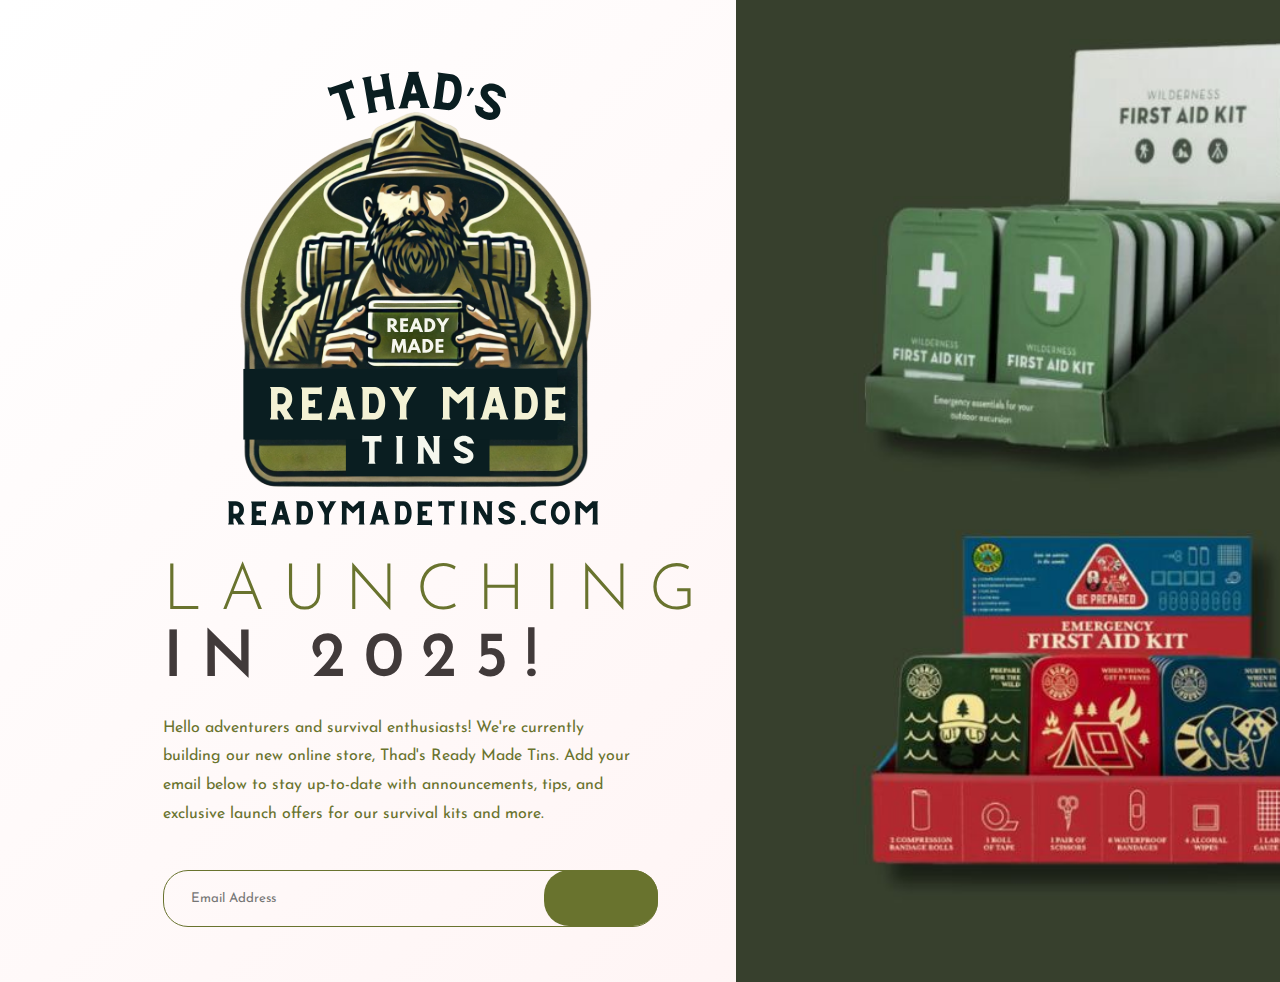
==== index.html @ a8f530bf "init" ====
<!DOCTYPE html>
<html lang="en">

<head>
  <meta charset="UTF-8">
  <meta name="description" content="Base Apparel coming soon page - Frontend Mentor">
  <meta name="keywords" content="Base Apparel coming soon page. Frontend Mentor">
  <meta name="viewport" content="width=device-width, initial-scale=1.0">
  <link rel="icon" type="image/png" sizes="32x32" href="images/favicon-32x32.png">
  <link rel="stylesheet" href="styles.css">

  <title>Thad's Ready Made Tins | Coming in 2025</title>
</head>

<body>
  <main class="main-container">
    <!-- Info Section -->
    <section class="info-section">
      <!-- Logo -->
      <img class="logo" src="./images/logo.svg" alt="Base Apparel Logo" />
      <!-- </section> -->
      <div class="text-section">
        <h1><span>Launching</span> in 2025!</h1>
        <p>Hello adventurers and survival enthusiasts! We're currently building our new online store, 
          Thad's Ready Made Tins. Add your email below to stay up-to-date with announcements, tips, 
          and exclusive launch offers for our survival kits and more.</p>
          
        <!-- Input Section -->
        <form
        action="https://formspree.io/f/xrbgyayb"
        method="POST"
      >
      <div class="input-section">
        
          <input type="email" name="email"  class="input-field" placeholder="Email Address">
          <label for="input-field" class="error-msg"></label>
          <div class="error">
            <div class="error-icon"></div>
          </div>
        <!-- your other form fields go here -->
        <button class="btn" type="submit"><div class="arrow-img"></div></button>
      </form>
        </div>
         
    </section>
    <!-- IMG Section -->
    <section class="img-section"></section>
  </main>


  <script src="app.js"></script>

</body>

</html>
---- styles.css ----
@import url("https://fonts.googleapis.com/css2?family=Josefin+Sans:wght@300;400;600&display=swap");

:root {
  --desaturated-red: #69732e;
  --soft-red: #69732e;

  --dark-grayish-red: hsl(0, 6%, 24%);
  --body-font: "Josefin Sans", sans-serif;
}

* {
  margin: 0;
  padding: 0;
}

body {
  -ms-overflow-style: none; /* for Internet Explorer, Edge */
  scrollbar-width: none; /* for Firefox */
  overflow-y: scroll;
  box-sizing: border-box;
  font-family: var(--body-font);
}

body::-webkit-scrollbar {
  display: none; /* for Chrome, Safari, and Opera */
}

.main-container {
  display: grid;
  grid-template-columns: 57.5% 1fr;
  min-height: 100vh;
}

.logo {
  height: 30rem;
  max-width: 100%;
}

/* Info Section */
.info-section {
  position: relative;
  display: grid;
  grid-template-columns: 1fr;
  padding: 4rem 10.2rem;
  gap: 1rem;
  background: url("images/bg-pattern-desktop.svg"), linear-gradient(135deg, hsl(0, 0%, 100%), hsl(0, 100%, 98%));
  background-size: cover;
  justify-content: space-evenly;
}

h1 {
  font-size: 4rem;
  text-transform: uppercase;
  font-weight: 600;
  display: inline;
  color: var(--dark-grayish-red);
  letter-spacing: 1.1rem;
  line-height: 4.2rem;
}

h1 span {
  color: var(--desaturated-red);
  font-weight: 300;
}

.info-section p {
  position: relative;
  color: var(--desaturated-red);
  line-height: 1.8rem;
  font-weight: 400;
  width: 85%;
  padding-top: 1.2rem;
}
.text-section {
  max-width: 550px;
}
/* Input Section */
.input-section {
  position: relative;
  width: 90%;
  height: 3rem;
  display: flex;
  flex-direction: row;
  margin-top: 2.6rem;
}

.input-field {
  border-color: var(--desaturated-red);
  border-width: 1px;
  border-style: solid;
  border-radius: 25px;
  width: 100%;
  padding: 1.7rem;
  overflow: hidden;
  background-color: transparent;
  font-family: var(--body-font);
}
.input-field::placeholder {
  font-family: var(--body-font);
}

.btn {
  cursor: pointer;
  position: absolute;
  display: inline-flex;
  justify-content: center;
  align-items: center;
  top: 0;
  right: 0;
  background: linear-gradient(135deg, #69732e, #69732e);
  width: 23%;
  height: 3.5rem;
  border: none;
  border-radius: 25px;
  overflow: hidden;
  transition: all ease-in-out 0.3s;
}

.arrow-img {
  background-image: url("images/icon-arrow.svg");
  background-repeat: no-repeat;
  background-position: center;
  width: 2rem;
  height: 2rem;
  margin: 0 auto;
}

.error-msg {
  display: none;
  position: absolute;
  color: var(--soft-red);
  top: 130%;
  left: 5%;
  font-size: 0.8rem;
}

.error {
  display: none;
  position: absolute;
  width: 3.5rem;
  height: 3.5rem;
  right: 25%;
}
.error-icon {
  background-image: url("images/icon-error.svg");
  background-repeat: no-repeat;
  background-position: center;
  width: 3.5rem;
  height: 3.5rem;
}

/* IMG Section */
.img-section {
  background-image: url("images/hero-desktop.jpg");
  background-repeat: no-repeat;
  background-size: cover;
  height: 100%;
  width: 100%;
}

@media (hover: hover) {
  .btn:hover {
    -webkit-box-shadow: -1px 16px 17px -6px rgba(0, 0, 0, 0.51);
    box-shadow: -1px 16px 17px -6px rgba(0, 0, 0, 0.51);
    transition: all ease-in-out 0.3s;
  }
}

@media screen and (max-width: 1025px) {
  .main-container {
    grid-template-columns: 50% 1fr;
  }
}

@media screen and (max-width: 900px) {
  .info-section {
    display: initial;
  }

  .main-container {
    grid-template-columns: 1fr;
    grid-template-rows: 15% 50% 1fr;
    grid-template-areas:
      "icon"
      "hero"
      "info";
  }

  .img-section {
    grid-area: hero;
  }

  .logo {
    position: absolute;
    grid-area: icon;
    top: 5%;
    left: 5%;
  }

  .info-section {
    grid-area: info;
    position: initial;
    padding: 5rem 2rem;
  }
  h1 {
    font-size: 2.5rem;
  }
}
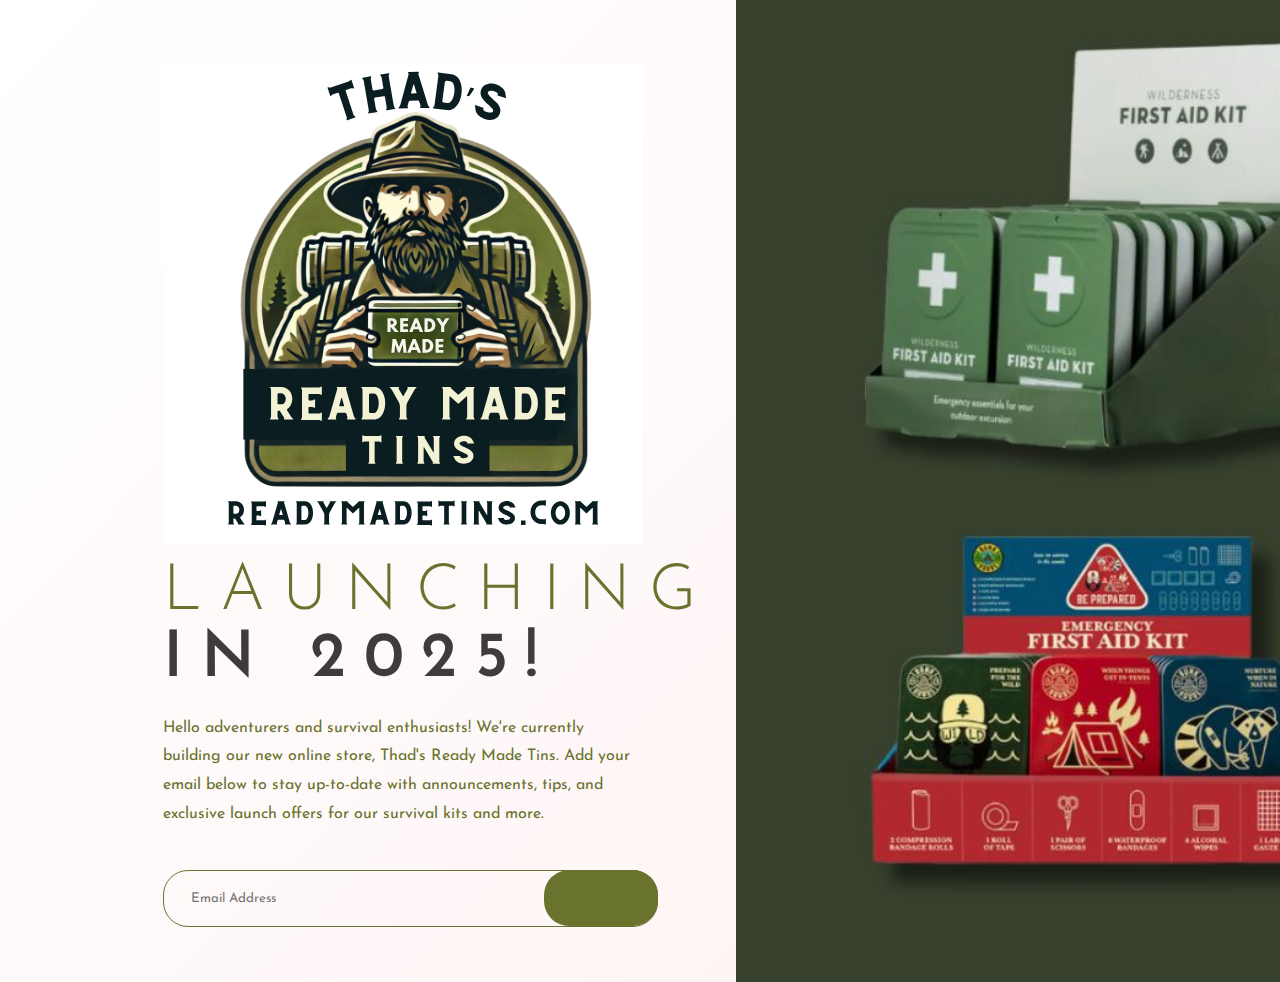
==== commit 4365a835: "update meta" ====
--- a/index.html
+++ b/index.html
@@ -3,13 +3,22 @@
 
 <head>
   <meta charset="UTF-8">
-  <meta name="description" content="Base Apparel coming soon page - Frontend Mentor">
-  <meta name="keywords" content="Base Apparel coming soon page. Frontend Mentor">
+  <meta name="description" content="Thad's Ready Made Tins will offer firestarting, fishing, first-aid kits that are all ready made.">
+  <meta name="keywords" content="survival gear, tin kits">
   <meta name="viewport" content="width=device-width, initial-scale=1.0">
   <link rel="icon" type="image/png" sizes="32x32" href="images/favicon-32x32.png">
   <link rel="stylesheet" href="styles.css">
 
   <title>Thad's Ready Made Tins | Coming in 2025</title>
+  <!-- Google tag (gtag.js) -->
+<script async src="https://www.googletagmanager.com/gtag/js?id=G-5MW0B4WHJW"></script>
+<script>
+  window.dataLayer = window.dataLayer || [];
+  function gtag(){dataLayer.push(arguments);}
+  gtag('js', new Date());
+
+  gtag('config', 'G-5MW0B4WHJW');
+</script>
 </head>
 
 <body>
--- a/styles.css
+++ b/styles.css
@@ -195,6 +195,8 @@
     grid-area: icon;
     top: 5%;
     left: 5%;
+    height: 3rem;
+    margin: 0 auto;
   }
 
   .info-section {
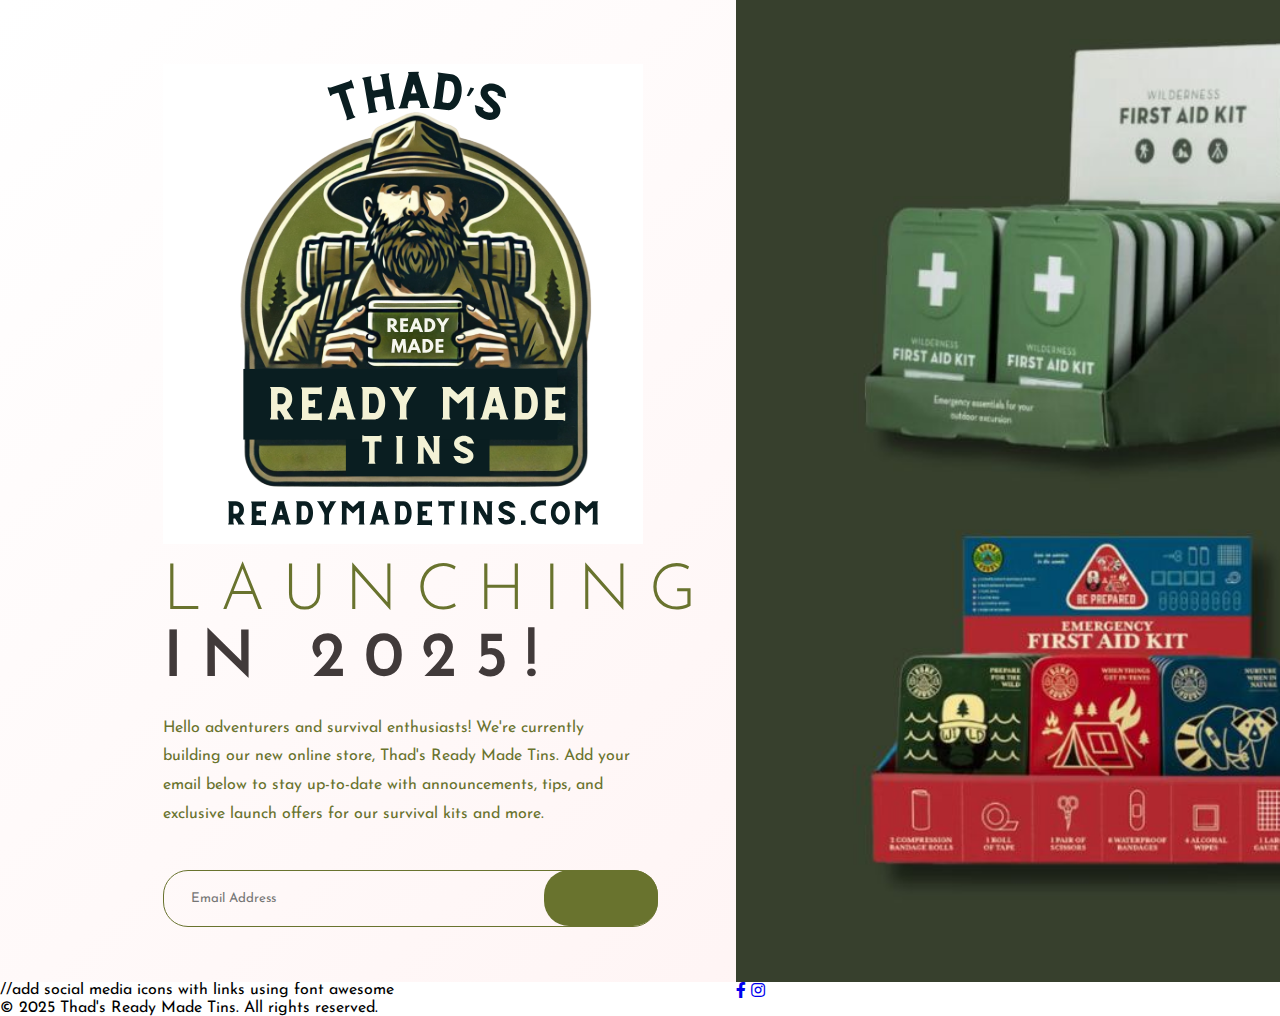
==== commit 8b474b7c: "update" ====
--- a/index.html
+++ b/index.html
@@ -8,7 +8,7 @@
   <meta name="viewport" content="width=device-width, initial-scale=1.0">
   <link rel="icon" type="image/png" sizes="32x32" href="images/favicon-32x32.png">
   <link rel="stylesheet" href="styles.css">
-
+  <link rel="stylesheet" href="https://cdnjs.cloudflare.com/ajax/libs/font-awesome/5.15.4/css/all.min.css">
   <title>Thad's Ready Made Tins | Coming in 2025</title>
   <!-- Google tag (gtag.js) -->
 <script async src="https://www.googletagmanager.com/gtag/js?id=G-5MW0B4WHJW"></script>
@@ -54,6 +54,15 @@
     </section>
     <!-- IMG Section -->
     <section class="img-section"></section>
+    //add social media icons with links using font awesome
+    <div class="social-media">
+      <a href="https://www.facebook.com/readymadetins"><i class="fab fa-facebook-f"></i></a>
+      <a href="https://www.instagram.com/readymadetins"><i class="fab fa-instagram"></i></a>
+    </div>
+    <footer>
+
+      <p>&copy; 2025 Thad's Ready Made Tins. All rights reserved.</p>
+    </footer>
   </main>
 
 
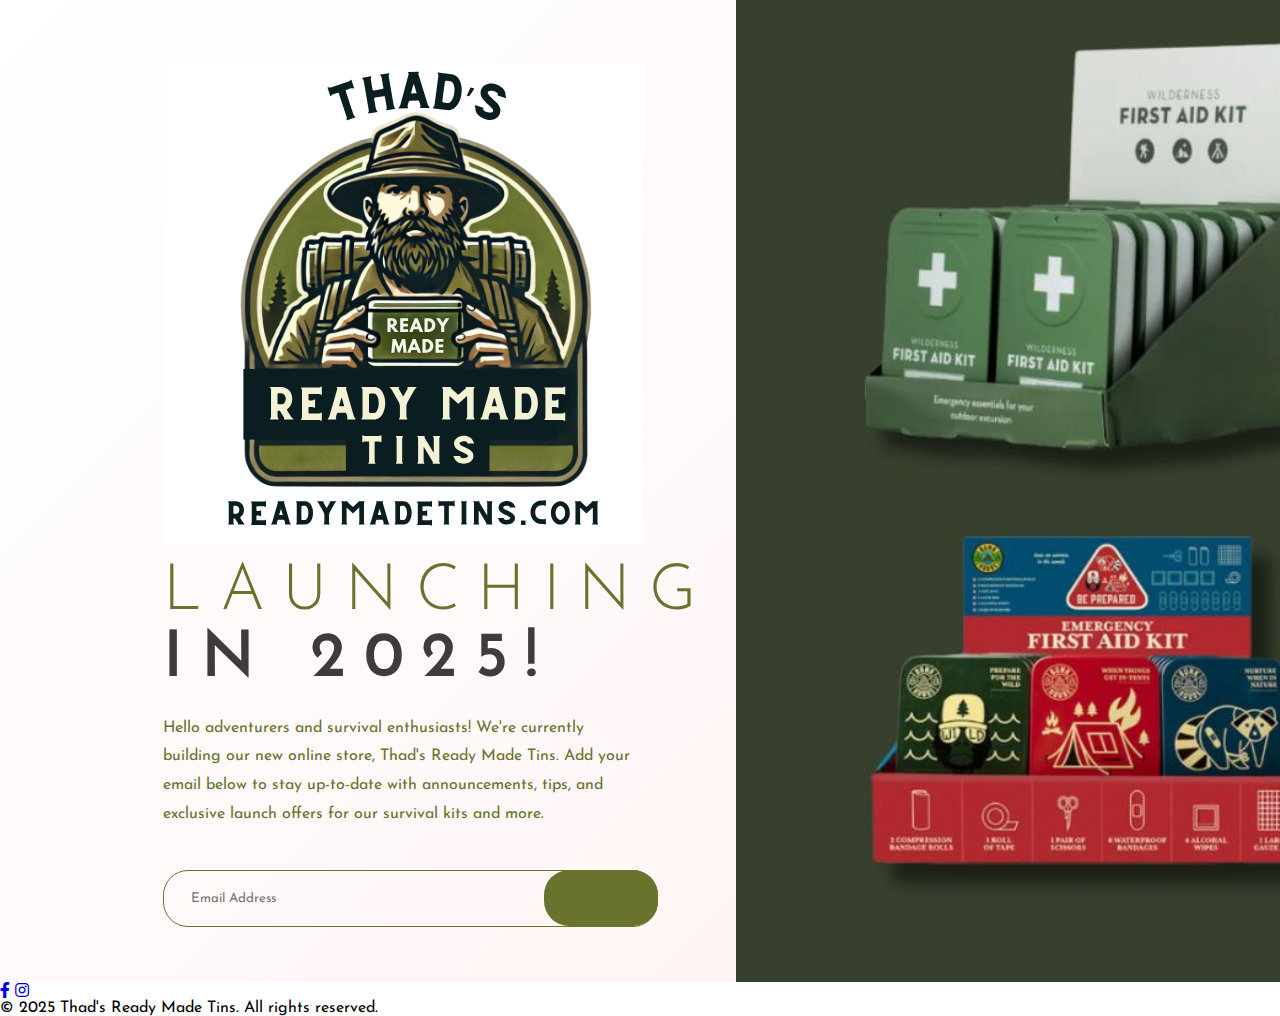
==== commit a1127c0f: "update" ====
--- a/index.html
+++ b/index.html
@@ -54,13 +54,12 @@
     </section>
     <!-- IMG Section -->
     <section class="img-section"></section>
-    //add social media icons with links using font awesome
-    <div class="social-media">
-      <a href="https://www.facebook.com/readymadetins"><i class="fab fa-facebook-f"></i></a>
-      <a href="https://www.instagram.com/readymadetins"><i class="fab fa-instagram"></i></a>
-    </div>
+  
     <footer>
-
+      <div class="social-media">
+        <a href="https://www.facebook.com/readymadetins"><i class="fab fa-facebook-f"></i></a>
+        <a href="https://www.instagram.com/readymadetins"><i class="fab fa-instagram"></i></a>
+      </div>
       <p>&copy; 2025 Thad's Ready Made Tins. All rights reserved.</p>
     </footer>
   </main>
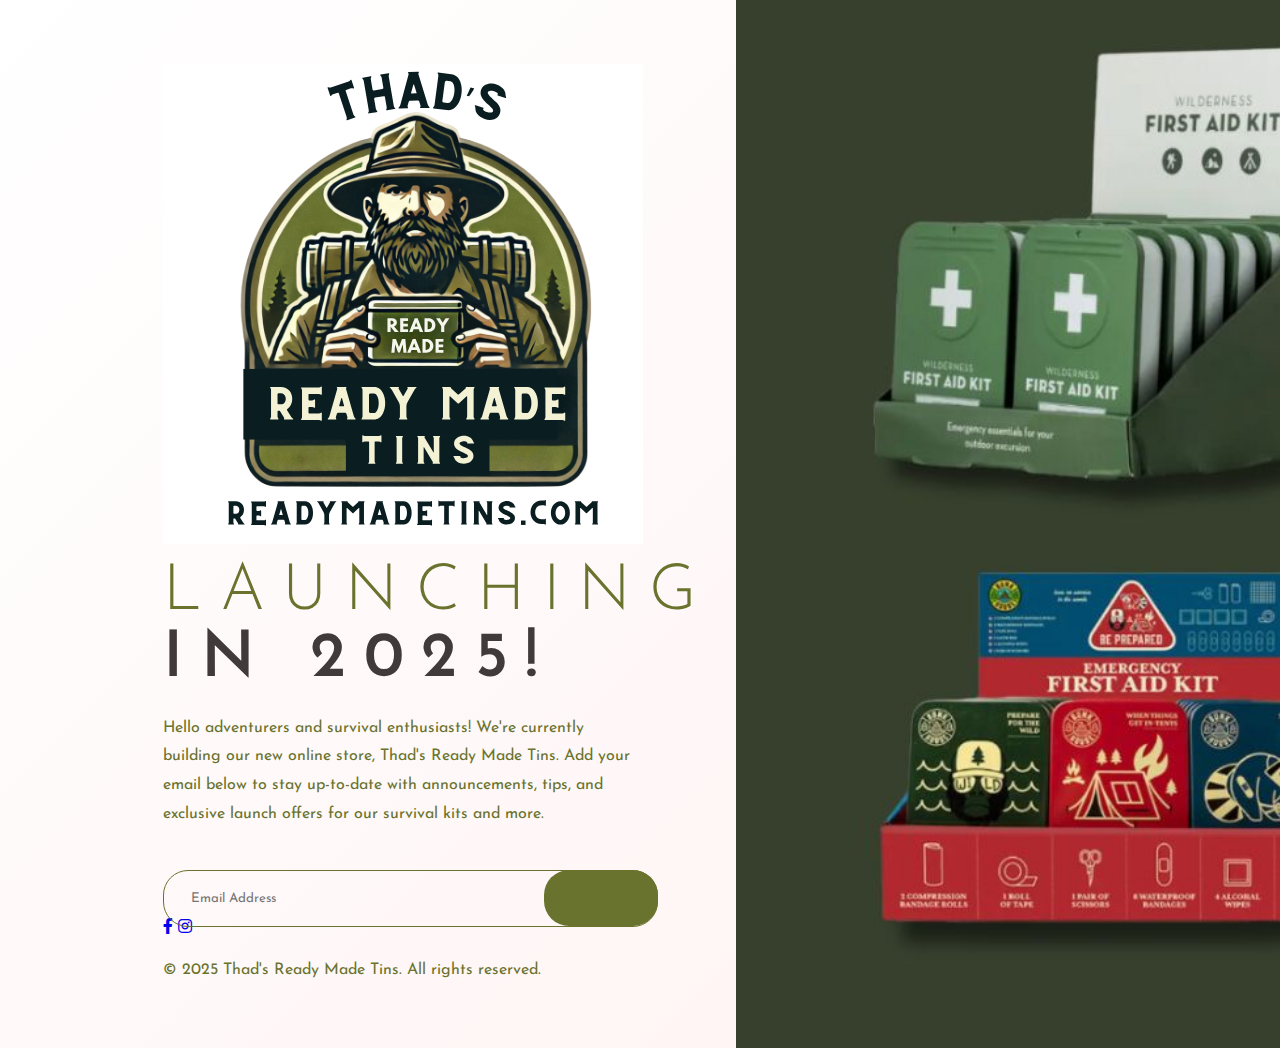
==== commit f6992b83: "update" ====
--- a/index.html
+++ b/index.html
@@ -50,18 +50,18 @@
         <button class="btn" type="submit"><div class="arrow-img"></div></button>
       </form>
         </div>
-         
+        <footer>
+          <div class="social-media">
+            <a href="https://www.facebook.com/readymadetins"><i class="fab fa-facebook-f"></i></a>
+            <a href="https://www.instagram.com/readymadetins"><i class="fab fa-instagram"></i></a>
+          </div>
+          <p>&copy; 2025 Thad's Ready Made Tins. All rights reserved.</p>
+        </footer>
     </section>
     <!-- IMG Section -->
     <section class="img-section"></section>
   
-    <footer>
-      <div class="social-media">
-        <a href="https://www.facebook.com/readymadetins"><i class="fab fa-facebook-f"></i></a>
-        <a href="https://www.instagram.com/readymadetins"><i class="fab fa-instagram"></i></a>
-      </div>
-      <p>&copy; 2025 Thad's Ready Made Tins. All rights reserved.</p>
-    </footer>
+    
   </main>
 
 
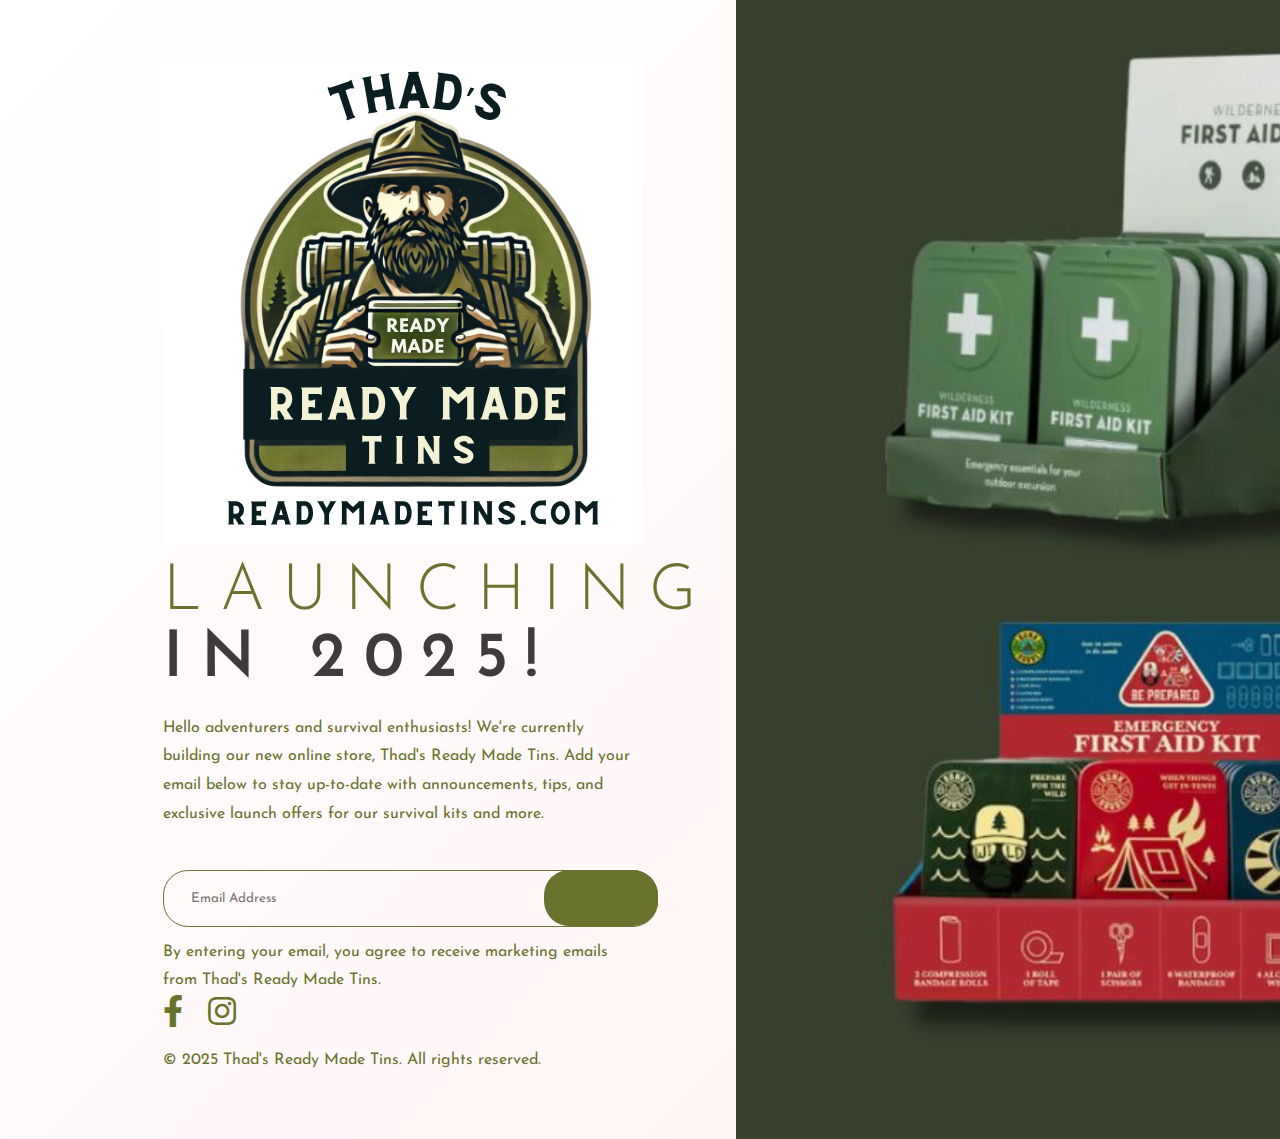
==== commit 2f389792: "update" ====
--- a/index.html
+++ b/index.html
@@ -50,10 +50,11 @@
         <button class="btn" type="submit"><div class="arrow-img"></div></button>
       </form>
         </div>
+        <p class="small-text">By entering your email, you agree to receive marketing emails from Thad's Ready Made Tins.</p>
         <footer>
           <div class="social-media">
-            <a href="https://www.facebook.com/readymadetins"><i class="fab fa-facebook-f"></i></a>
-            <a href="https://www.instagram.com/readymadetins"><i class="fab fa-instagram"></i></a>
+            <a href="https://www.facebook.com/readymadetins"><i class="fab fa-facebook-f fa-2x"></i></a>
+            <a href="https://www.instagram.com/readymadetins"><i class="fab fa-instagram fa-2x"></i></a>
           </div>
           <p>&copy; 2025 Thad's Ready Made Tins. All rights reserved.</p>
         </footer>
--- a/styles.css
+++ b/styles.css
@@ -208,3 +208,17 @@
     font-size: 2.5rem;
   }
 }
+
+.social-media a {
+  padding-right: 20px;
+}
+
+.social-media i {
+  color: var(--desaturated-red);
+}
+.footer {
+  display: flex;
+  justify-content: center;
+  gap: 1rem;
+  margin-top: 2rem;
+}
